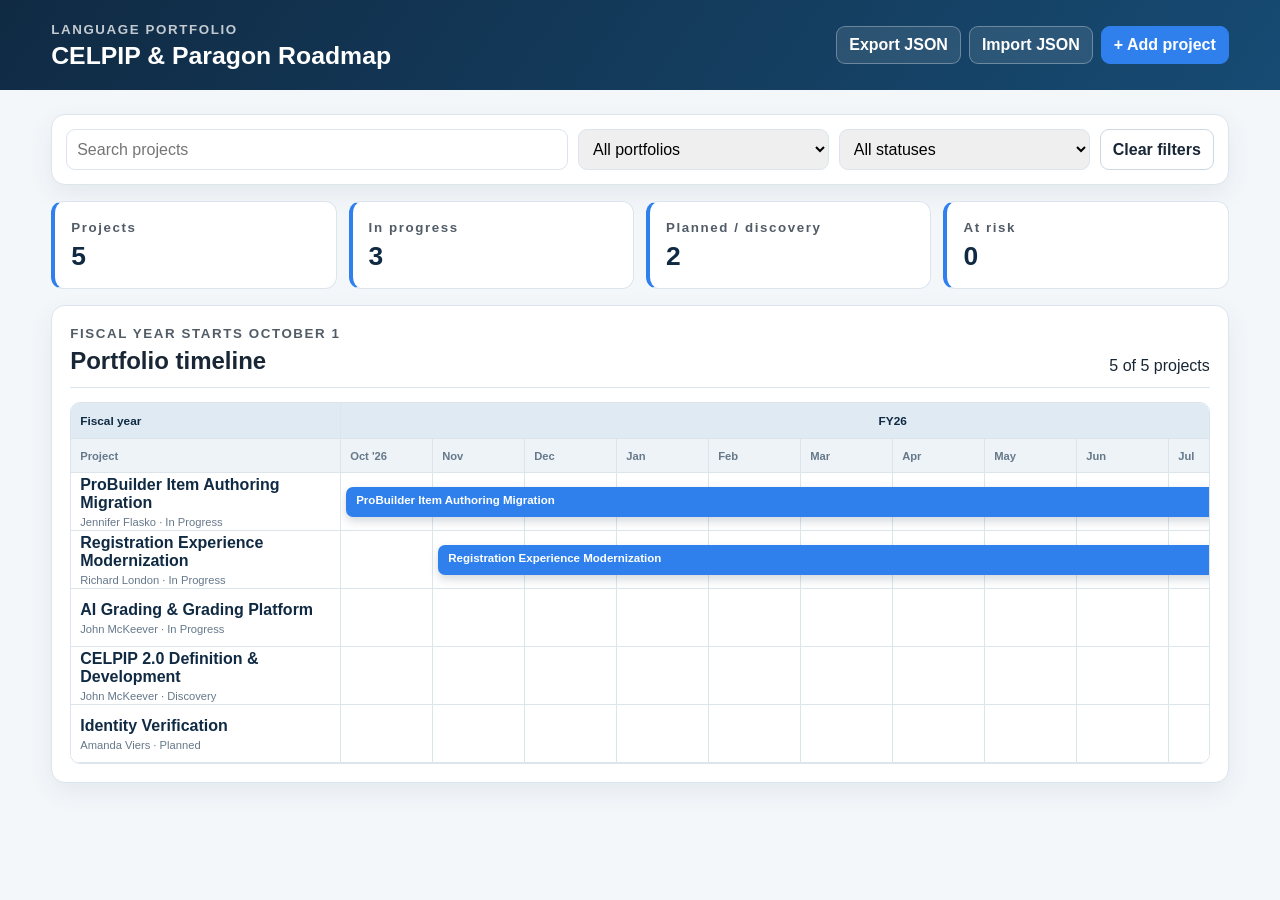
==== celpip-paragon-roadmap-v2 3/index.html @ 2be30745 "Add files via upload" ====
<!doctype html><html lang="en"><head><meta charset="utf-8"><meta name="viewport" content="width=device-width,initial-scale=1"><title>CELPIP & Paragon Roadmap</title><link rel="stylesheet" href="styles.css"></head><body><header><div><small>LANGUAGE PORTFOLIO</small><h1>CELPIP &amp; Paragon Roadmap</h1></div><div class="actions"><button id="export">Export JSON</button><label for="import">Import JSON</label><input id="import" type="file" accept=".json" hidden><button class="primary" id="add">+ Add project</button></div></header><main><section class="toolbar"><input id="search" placeholder="Search projects"><select id="portfolio"></select><select id="statusFilter"></select><button id="clear">Clear filters</button></section><section id="metrics" class="metrics"></section><section class="panel"><div class="panelHead"><div><small>FISCAL YEAR STARTS OCTOBER 1</small><h2>Portfolio timeline</h2></div><span id="count"></span></div><div id="timeline"></div></section></main><dialog id="dialog"><form id="form"><div class="dialogHead"><h2 id="dialogTitle">Project</h2><button type="button" id="close">×</button></div><input id="id" type="hidden"><div class="grid"><label class="wide">Project name<input id="name" required></label><label>Portfolio<input id="pPortfolio" required></label><label>Category<input id="category" required></label><label>Owner<input id="owner" required></label><label>Status<select id="pStatus"></select></label><label>Priority<select id="priority"></select></label><label>Start month<input id="start" type="month" required></label><label>End month<input id="end" type="month" required></label><label class="wide">Outcome<textarea id="objective" rows="3"></textarea></label></div><p id="error"></p><div class="dialogActions"><button type="button" class="danger" id="delete">Delete</button><span></span><button type="button" id="cancel">Cancel</button><button class="primary" type="submit">Save</button></div></form></dialog><script src="app.js"></script></body></html>
---- celpip-paragon-roadmap-v2 3/styles.css ----
:root{--navy:#102a43;--blue:#2f80ed;--cyan:#37b8c7;--ink:#182635;--muted:#66788a;--line:#dce5ec;--bg:#f4f7fa;--white:#fff;--red:#bd3545}*{box-sizing:border-box}body{margin:0;font-family:Inter,Segoe UI,Arial,sans-serif;color:var(--ink);background:var(--bg)}button,input,select,textarea,label{font:inherit}header{background:linear-gradient(125deg,var(--navy),#174b73);color:#fff;padding:20px 4vw;display:flex;justify-content:space-between;align-items:center;gap:20px}header h1{margin:4px 0 0;font-size:1.55rem}small{font-weight:800;letter-spacing:.12em;opacity:.75}.actions{display:flex;gap:8px;align-items:center}.actions button,.actions label,.toolbar button,.dialogActions button{border:1px solid #cbd8e2;border-radius:9px;padding:9px 12px;background:#fff;color:var(--ink);font-weight:750;cursor:pointer}.actions button,.actions label{background:rgba(255,255,255,.1);color:#fff;border-color:rgba(255,255,255,.3)}.primary{background:var(--blue)!important;color:#fff!important;border-color:var(--blue)!important}main{padding:24px 4vw 50px;max-width:1600px;margin:auto}.toolbar,.panel{background:#fff;border:1px solid var(--line);border-radius:14px;box-shadow:0 9px 26px rgba(16,42,67,.07)}.toolbar{padding:14px;display:grid;grid-template-columns:2fr 1fr 1fr auto;gap:10px}.toolbar input,.toolbar select{border:1px solid var(--line);border-radius:9px;padding:10px}.metrics{display:grid;grid-template-columns:repeat(4,1fr);gap:12px;margin:16px 0}.metric{background:#fff;border:1px solid var(--line);border-radius:12px;padding:16px;border-left:4px solid var(--blue)}.metric b{display:block;font-size:1.65rem;color:var(--navy);margin-top:5px}.panel{padding:18px;overflow:hidden}.panelHead{display:flex;justify-content:space-between;align-items:end;border-bottom:1px solid var(--line);padding-bottom:12px;margin-bottom:14px}.panelHead h2{margin:5px 0 0}.timelineScroll{width:100%;overflow-x:auto;overflow-y:hidden;border:1px solid var(--line);border-radius:10px;overscroll-behavior-x:contain}.timelineGrid{--label:270px;--month:92px;min-width:calc(var(--label) + var(--months) * var(--month));position:relative}.fyRow,.monthRow,.projectRow{display:grid;grid-template-columns:var(--label) repeat(var(--months),var(--month));position:relative}.fyRow{height:36px;background:#dfeaf2;font-size:.74rem;font-weight:850;color:var(--navy)}.monthRow{height:34px;background:#edf3f7;font-size:.7rem;font-weight:800;color:var(--muted)}.fyLabel,.monthLabel,.projectInfo,.cell{border-right:1px solid var(--line);border-bottom:1px solid var(--line);display:flex;align-items:center;padding:0 9px}.sticky{position:sticky;left:0;z-index:5;background:inherit}.fyGroup{display:flex;align-items:center;justify-content:center;border-right:1px solid #bdd0de;border-bottom:1px solid var(--line)}.projectRow{height:58px}.projectInfo{background:#fff;z-index:4}.projectInfo button{border:0;background:none;padding:0;text-align:left;color:var(--navy);font-weight:850;cursor:pointer}.projectInfo span{display:block;color:var(--muted);font-size:.7rem;margin-top:4px}.cell{background:#fff;padding:0}.projectRow:hover .cell,.projectRow:hover .projectInfo{background:#f8fbfd}.bar{position:absolute;top:14px;height:30px;border-radius:7px;color:#fff;padding:7px 10px;font-size:.72rem;font-weight:800;white-space:nowrap;overflow:hidden;cursor:pointer;z-index:3;box-shadow:0 4px 10px rgba(16,42,67,.19)}.empty{padding:50px;text-align:center;color:var(--muted)}dialog{border:0;border-radius:16px;padding:0;width:min(720px,calc(100vw - 24px));box-shadow:0 25px 70px rgba(16,42,67,.3)}dialog::backdrop{background:rgba(8,28,45,.6)}form{padding:22px}.dialogHead{display:flex;justify-content:space-between}.dialogHead button{border:0;border-radius:50%;font-size:1.4rem;width:36px;height:36px}.grid{display:grid;grid-template-columns:1fr 1fr;gap:12px}.grid label{font-size:.75rem;font-weight:800;color:var(--muted);text-transform:uppercase}.grid input,.grid select,.grid textarea{display:block;width:100%;margin-top:5px;padding:10px;border:1px solid var(--line);border-radius:9px;color:var(--ink);text-transform:none}.wide{grid-column:span 2}.dialogActions{display:grid;grid-template-columns:auto 1fr auto auto;gap:10px;margin-top:18px}.danger{color:var(--red)!important;background:#fff0f1!important;border-color:#facbd0!important}#error{color:var(--red);font-weight:700}@media(max-width:750px){header{align-items:flex-start;flex-direction:column}.actions{overflow:auto;width:100%}.toolbar{grid-template-columns:1fr 1fr}.toolbar input{grid-column:span 2}.metrics{grid-template-columns:1fr 1fr}.grid{grid-template-columns:1fr}.wide{grid-column:auto}}
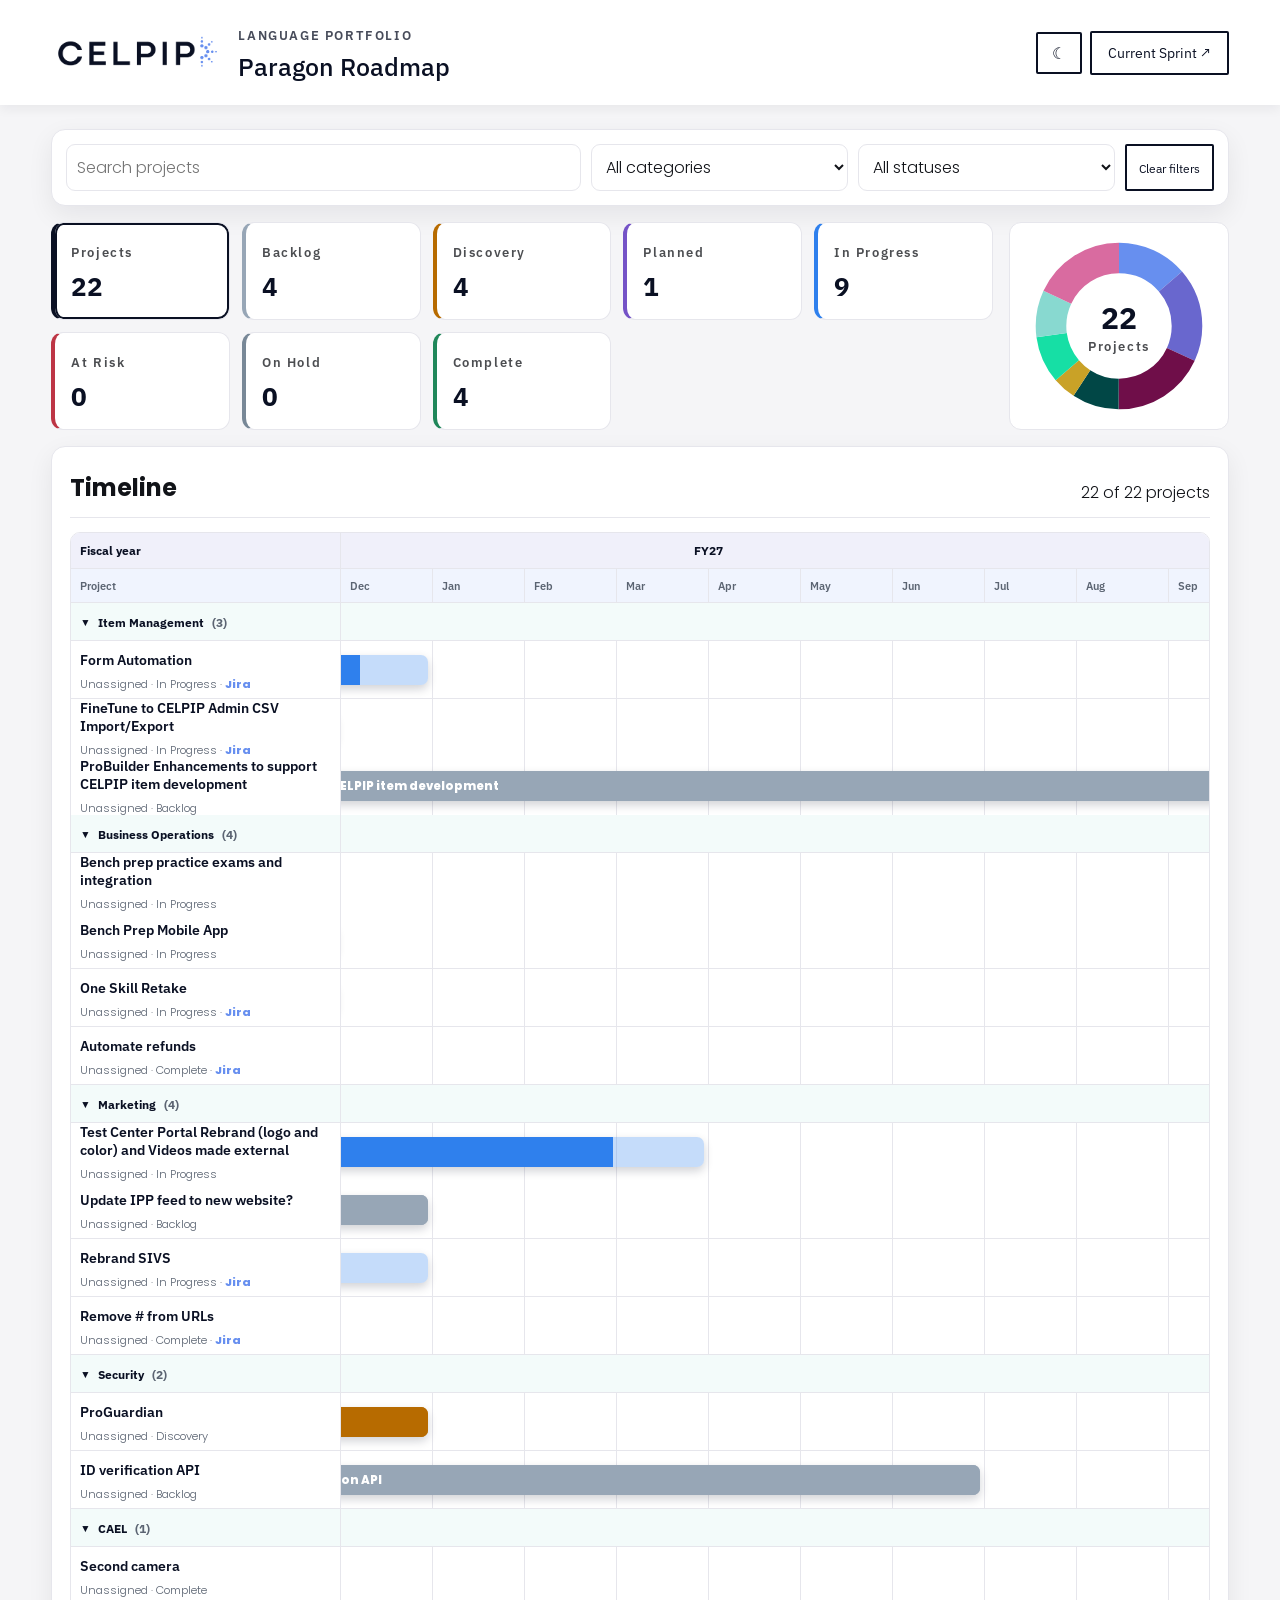
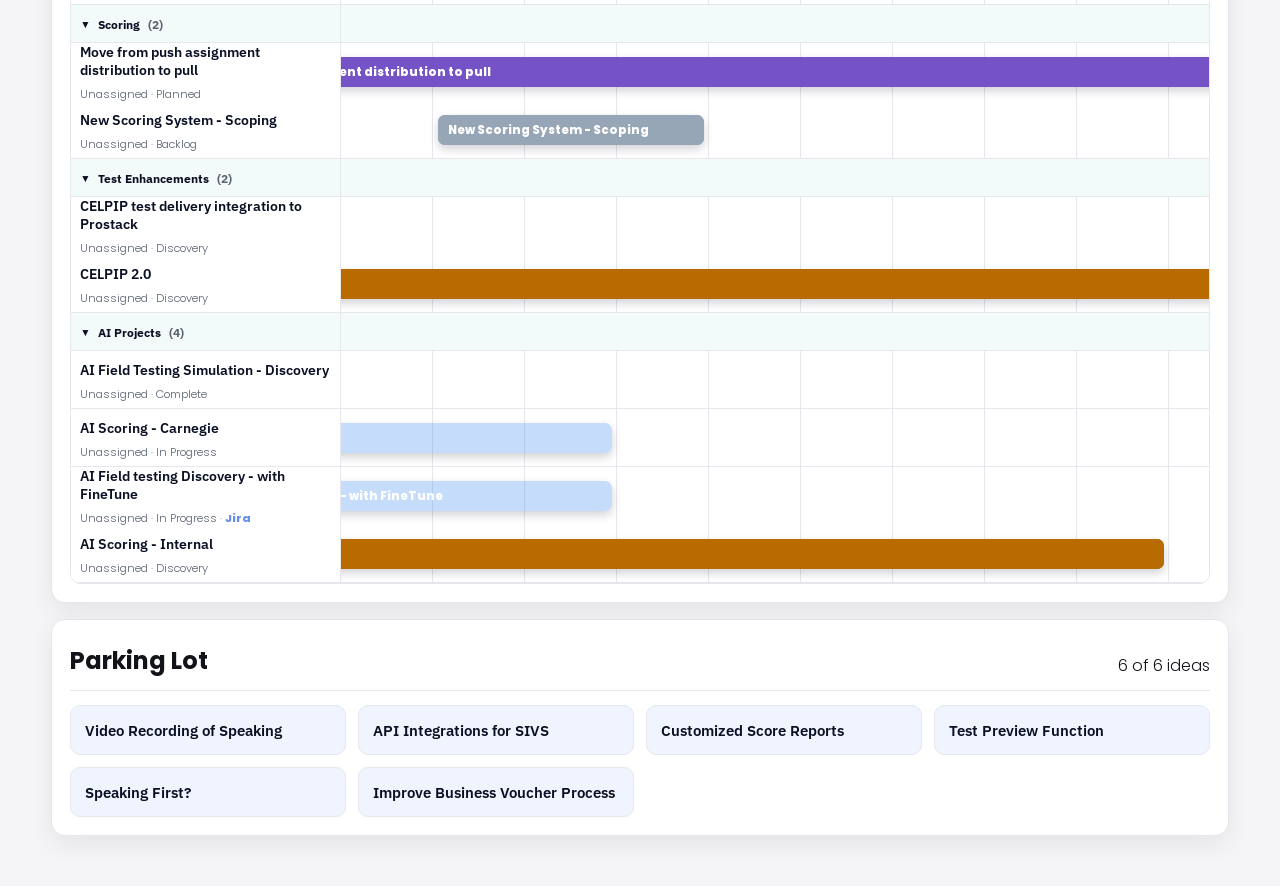
==== commit 16203320: "Add files via upload" ====
--- a/celpip-paragon-roadmap-v2 3/index.html
+++ b/celpip-paragon-roadmap-v2 3/index.html
@@ -1 +1 @@
-<!doctype html><html lang="en"><head><meta charset="utf-8"><meta name="viewport" content="width=device-width,initial-scale=1"><title>CELPIP & Paragon Roadmap</title><link rel="stylesheet" href="styles.css"></head><body><header><div><small>LANGUAGE PORTFOLIO</small><h1>CELPIP &amp; Paragon Roadmap</h1></div><div class="actions"><button id="export">Export JSON</button><label for="import">Import JSON</label><input id="import" type="file" accept=".json" hidden><button class="primary" id="add">+ Add project</button></div></header><main><section class="toolbar"><input id="search" placeholder="Search projects"><select id="portfolio"></select><select id="statusFilter"></select><button id="clear">Clear filters</button></section><section id="metrics" class="metrics"></section><section class="panel"><div class="panelHead"><div><small>FISCAL YEAR STARTS OCTOBER 1</small><h2>Portfolio timeline</h2></div><span id="count"></span></div><div id="timeline"></div></section></main><dialog id="dialog"><form id="form"><div class="dialogHead"><h2 id="dialogTitle">Project</h2><button type="button" id="close">×</button></div><input id="id" type="hidden"><div class="grid"><label class="wide">Project name<input id="name" required></label><label>Portfolio<input id="pPortfolio" required></label><label>Category<input id="category" required></label><label>Owner<input id="owner" required></label><label>Status<select id="pStatus"></select></label><label>Priority<select id="priority"></select></label><label>Start month<input id="start" type="month" required></label><label>End month<input id="end" type="month" required></label><label class="wide">Outcome<textarea id="objective" rows="3"></textarea></label></div><p id="error"></p><div class="dialogActions"><button type="button" class="danger" id="delete">Delete</button><span></span><button type="button" id="cancel">Cancel</button><button class="primary" type="submit">Save</button></div></form></dialog><script src="app.js"></script></body></html>+<!doctype html><html lang="en"><head><meta charset="utf-8"><meta name="viewport" content="width=device-width,initial-scale=1"><title>CELPIP & Paragon Roadmap</title><link rel="preconnect" href="https://fonts.googleapis.com"><link rel="preconnect" href="https://fonts.gstatic.com" crossorigin><link href="https://fonts.googleapis.com/css2?family=IBM+Plex+Sans:wght@400;500;600;700&family=Poppins:wght@300;400;500;600&display=swap" rel="stylesheet"><link rel="stylesheet" href="styles.css"></head><body><header><div class="brand"><img src="celpip-logo.png" alt="CELPIP" class="logo"><div><small>LANGUAGE PORTFOLIO</small><h1>Paragon Roadmap</h1></div></div><div class="actions"><button type="button" id="themeToggle" title="Toggle dark mode">☾</button><a href="https://paragontesting.atlassian.net/jira/software/projects/PT/boards/82?filter=&groupBy=none" target="_blank" rel="noopener noreferrer" title="View all current Paragon Technology activity in Jira — not everything shown there is on this roadmap">Current Sprint &#8599;</a></div></header><main><section class="toolbar"><input id="search" placeholder="Search projects"><select id="categoryFilter"></select><select id="statusFilter"></select><button id="clear">Clear filters</button></section><section id="metrics" class="metricsRow"></section><section class="panel"><div class="panelHead"><h2>Timeline</h2><span id="count"></span></div><div id="timeline"></div></section><section class="panel" id="parkingPanel" hidden><div class="panelHead"><h2>Parking Lot</h2><span id="parkingCount"></span></div><div id="parking"></div></section></main><dialog id="dialog"><div class="dialogHead"><h2 id="dialogTitle"></h2><button type="button" id="close">×</button></div><div id="dialogBody" class="detailGrid"></div></dialog><script src="app.js"></script></body></html>
--- a/celpip-paragon-roadmap-v2 3/styles.css
+++ b/celpip-paragon-roadmap-v2 3/styles.css
@@ -1 +1,11 @@
-:root{--navy:#102a43;--blue:#2f80ed;--cyan:#37b8c7;--ink:#182635;--muted:#66788a;--line:#dce5ec;--bg:#f4f7fa;--white:#fff;--red:#bd3545}*{box-sizing:border-box}body{margin:0;font-family:Inter,Segoe UI,Arial,sans-serif;color:var(--ink);background:var(--bg)}button,input,select,textarea,label{font:inherit}header{background:linear-gradient(125deg,var(--navy),#174b73);color:#fff;padding:20px 4vw;display:flex;justify-content:space-between;align-items:center;gap:20px}header h1{margin:4px 0 0;font-size:1.55rem}small{font-weight:800;letter-spacing:.12em;opacity:.75}.actions{display:flex;gap:8px;align-items:center}.actions button,.actions label,.toolbar button,.dialogActions button{border:1px solid #cbd8e2;border-radius:9px;padding:9px 12px;background:#fff;color:var(--ink);font-weight:750;cursor:pointer}.actions button,.actions label{background:rgba(255,255,255,.1);color:#fff;border-color:rgba(255,255,255,.3)}.primary{background:var(--blue)!important;color:#fff!important;border-color:var(--blue)!important}main{padding:24px 4vw 50px;max-width:1600px;margin:auto}.toolbar,.panel{background:#fff;border:1px solid var(--line);border-radius:14px;box-shadow:0 9px 26px rgba(16,42,67,.07)}.toolbar{padding:14px;display:grid;grid-template-columns:2fr 1fr 1fr auto;gap:10px}.toolbar input,.toolbar select{border:1px solid var(--line);border-radius:9px;padding:10px}.metrics{display:grid;grid-template-columns:repeat(4,1fr);gap:12px;margin:16px 0}.metric{background:#fff;border:1px solid var(--line);border-radius:12px;padding:16px;border-left:4px solid var(--blue)}.metric b{display:block;font-size:1.65rem;color:var(--navy);margin-top:5px}.panel{padding:18px;overflow:hidden}.panelHead{display:flex;justify-content:space-between;align-items:end;border-bottom:1px solid var(--line);padding-bottom:12px;margin-bottom:14px}.panelHead h2{margin:5px 0 0}.timelineScroll{width:100%;overflow-x:auto;overflow-y:hidden;border:1px solid var(--line);border-radius:10px;overscroll-behavior-x:contain}.timelineGrid{--label:270px;--month:92px;min-width:calc(var(--label) + var(--months) * var(--month));position:relative}.fyRow,.monthRow,.projectRow{display:grid;grid-template-columns:var(--label) repeat(var(--months),var(--month));position:relative}.fyRow{height:36px;background:#dfeaf2;font-size:.74rem;font-weight:850;color:var(--navy)}.monthRow{height:34px;background:#edf3f7;font-size:.7rem;font-weight:800;color:var(--muted)}.fyLabel,.monthLabel,.projectInfo,.cell{border-right:1px solid var(--line);border-bottom:1px solid var(--line);display:flex;align-items:center;padding:0 9px}.sticky{position:sticky;left:0;z-index:5;background:inherit}.fyGroup{display:flex;align-items:center;justify-content:center;border-right:1px solid #bdd0de;border-bottom:1px solid var(--line)}.projectRow{height:58px}.projectInfo{background:#fff;z-index:4}.projectInfo button{border:0;background:none;padding:0;text-align:left;color:var(--navy);font-weight:850;cursor:pointer}.projectInfo span{display:block;color:var(--muted);font-size:.7rem;margin-top:4px}.cell{background:#fff;padding:0}.projectRow:hover .cell,.projectRow:hover .projectInfo{background:#f8fbfd}.bar{position:absolute;top:14px;height:30px;border-radius:7px;color:#fff;padding:7px 10px;font-size:.72rem;font-weight:800;white-space:nowrap;overflow:hidden;cursor:pointer;z-index:3;box-shadow:0 4px 10px rgba(16,42,67,.19)}.empty{padding:50px;text-align:center;color:var(--muted)}dialog{border:0;border-radius:16px;padding:0;width:min(720px,calc(100vw - 24px));box-shadow:0 25px 70px rgba(16,42,67,.3)}dialog::backdrop{background:rgba(8,28,45,.6)}form{padding:22px}.dialogHead{display:flex;justify-content:space-between}.dialogHead button{border:0;border-radius:50%;font-size:1.4rem;width:36px;height:36px}.grid{display:grid;grid-template-columns:1fr 1fr;gap:12px}.grid label{font-size:.75rem;font-weight:800;color:var(--muted);text-transform:uppercase}.grid input,.grid select,.grid textarea{display:block;width:100%;margin-top:5px;padding:10px;border:1px solid var(--line);border-radius:9px;color:var(--ink);text-transform:none}.wide{grid-column:span 2}.dialogActions{display:grid;grid-template-columns:auto 1fr auto auto;gap:10px;margin-top:18px}.danger{color:var(--red)!important;background:#fff0f1!important;border-color:#facbd0!important}#error{color:var(--red);font-weight:700}@media(max-width:750px){header{align-items:flex-start;flex-direction:column}.actions{overflow:auto;width:100%}.toolbar{grid-template-columns:1fr 1fr}.toolbar input{grid-column:span 2}.metrics{grid-template-columns:1fr 1fr}.grid{grid-template-columns:1fr}.wide{grid-column:auto}}+:root{color-scheme:light;--navy:#0A1023;--deepgreen:#014746;--burgundy:#6F0E49;--purple:#6967CE;--blue:#678FEF;--green:#16DFA5;--aqua:#88D9D0;--ink:#111318;--heading:#0A1023;--surface:#fff;--hover-tint:#f8fbfd;--muted:#5b6472;--line:#e6e6ec;--bg:#f5f5f7;--white:#fff;--red:#bd3545;--tint-blue:#F0F4FE;--tint-purple:#F0F0FA;--tint-aqua:#F3FBFA}
+:root[data-theme="dark"]{color-scheme:dark;--bg:#0A1023;--surface:#141a2e;--ink:#e7e9ee;--heading:#eef1f7;--muted:#93a0b3;--line:#262e4a;--hover-tint:#1b2340;--tint-blue:#17203a;--tint-purple:#1c1a33;--tint-aqua:#12241f}
+*{box-sizing:border-box}[hidden]{display:none!important}body{margin:0;font-family:'Poppins',Segoe UI,Arial,sans-serif;font-weight:300;color:var(--ink);background:var(--bg)}input,select,textarea,label{font:inherit}button{font-family:'IBM Plex Sans',Arial,sans-serif;font-weight:400;font-size:.875rem}header{background:#fff;color:var(--navy);padding:22px 4vw;display:flex;justify-content:space-between;align-items:center;gap:20px;box-shadow:0 5px 10px rgba(10,16,35,.05)}.brand{display:flex;align-items:center;gap:14px}.logo{height:46px;width:auto;display:block}header h1{margin:4px 0 0;font-size:1.55rem;font-family:'IBM Plex Sans',Arial,sans-serif;font-weight:500}small{font-family:'IBM Plex Sans',Arial,sans-serif;font-weight:600;letter-spacing:.12em;opacity:.75}.actions{display:flex;gap:8px;align-items:center}.actions button,.actions label,.actions a,.toolbar button{border-width:2px;border-style:solid;border-radius:2px;padding:11px 16px;cursor:pointer;font-family:'IBM Plex Sans',Arial,sans-serif;font-weight:400;font-size:.875rem;text-decoration:none;display:inline-block}.actions button,.actions label,.actions a{border-color:var(--navy);background:#fff;color:var(--navy)}.toolbar button{border-color:var(--heading);background:var(--surface);color:var(--heading);padding:7px 12px;font-size:.78rem}#themeToggle{padding:11px 14px;font-size:1rem;line-height:1}.primary{background:var(--navy)!important;color:#fff!important;border-color:var(--navy)!important}.devBadge{display:inline-block;margin-left:10px;padding:2px 8px;border-radius:2px;background:#fff0f1;color:var(--red);font-size:.65rem;letter-spacing:.08em;vertical-align:middle}.devBar{display:flex;align-items:center;gap:10px;flex-wrap:wrap;background:var(--surface);border:1px solid var(--line);border-radius:14px;padding:10px 14px;margin:0 0 16px;font-size:.8rem;color:var(--muted)}.devBar.warn{border-color:#c98a1f;color:#c98a1f}.devBar.err{border-color:var(--red);color:var(--red)}.devBar button{border-width:2px;border-style:solid;border-radius:2px;padding:7px 12px;cursor:pointer;font-family:'IBM Plex Sans',Arial,sans-serif;font-weight:400;font-size:.78rem;border-color:var(--heading);background:var(--surface);color:var(--heading)}main{padding:24px 4vw 50px;max-width:1600px;margin:auto}.toolbar,.panel{background:var(--surface);border:1px solid var(--line);border-radius:14px;box-shadow:0 9px 26px rgba(10,16,35,.07)}.toolbar{padding:14px;display:grid;grid-template-columns:2fr 1fr 1fr auto;gap:10px}.toolbar input,.toolbar select{background:var(--surface);color:var(--ink);border:1px solid var(--line);border-radius:9px;padding:10px}.metricsRow{display:flex;gap:16px;align-items:stretch;margin:16px 0}.metrics{flex:1 1 auto;display:grid;grid-template-columns:repeat(auto-fit,minmax(150px,1fr));gap:12px}.pieCard{flex:0 0 220px;background:var(--surface);border:1px solid var(--line);border-radius:12px;padding:16px;display:flex;align-items:center;justify-content:center}.pieWrap{position:relative;width:170px;height:170px}.pieSvg{width:100%;height:100%}.pieSvg circle{transition:opacity .15s}.pieTotal{position:absolute;inset:0;display:flex;flex-direction:column;align-items:center;justify-content:center;text-align:center;pointer-events:none}.pieTotal b{font-family:'IBM Plex Sans',Arial,sans-serif;font-size:1.9rem;color:var(--heading)}.pieTooltip{position:absolute;background:var(--navy);color:#fff;font-family:'IBM Plex Sans',Arial,sans-serif;font-size:.72rem;font-weight:600;padding:5px 9px;border-radius:4px;pointer-events:none;white-space:nowrap;z-index:10;box-shadow:0 4px 10px rgba(10,16,35,.25)}.metric{background:var(--surface);border:1px solid var(--line);border-radius:12px;padding:16px;border-left:4px solid var(--blue);cursor:pointer;transition:box-shadow .15s}.metric:hover{box-shadow:0 4px 14px rgba(10,16,35,.12)}.metric.active{box-shadow:0 0 0 2px var(--heading) inset}.metric small,.metric b{font-family:'IBM Plex Sans',Arial,sans-serif}.metric b{display:block;font-size:1.65rem;color:var(--heading);margin-top:5px}.panel{padding:18px;overflow:hidden}.panelHead{display:flex;justify-content:space-between;align-items:end;border-bottom:1px solid var(--line);padding-bottom:12px;margin-bottom:14px}.panelHead h2{margin:5px 0 0}.timelineScroll{width:100%;overflow-x:auto;overflow-y:hidden;border:1px solid var(--line);border-radius:10px;overscroll-behavior-x:contain}.timelineGrid{--label:270px;--month:92px;min-width:calc(var(--label) + var(--months) * var(--month));position:relative}.fyRow,.monthRow,.projectRow,.categoryRow{display:grid;grid-template-columns:var(--label) repeat(var(--months),var(--month));position:relative}
+.categoryRow{height:38px}
+.catLabel{position:sticky;left:0;z-index:5;border-right:1px solid var(--line);border-bottom:1px solid var(--line);display:flex;align-items:center;gap:8px;padding:0 9px;background:var(--tint-aqua);color:var(--heading);font-family:'IBM Plex Sans',Arial,sans-serif;font-weight:700;font-size:.78rem;cursor:pointer;user-select:none}
+.catBar{grid-column:2/-1;background:var(--tint-aqua);border-bottom:1px solid var(--line)}
+.catArrow{display:inline-block;transition:transform .15s;font-size:.65rem}
+.catArrow.collapsed{transform:rotate(-90deg)}
+.catCount{color:var(--muted);font-weight:700}.fyRow{height:36px;background:var(--tint-purple);font-family:'IBM Plex Sans',Arial,sans-serif;font-size:.74rem;font-weight:700;color:var(--heading)}.monthRow{height:34px;background:var(--tint-blue);font-family:'IBM Plex Sans',Arial,sans-serif;font-size:.7rem;font-weight:600;color:var(--muted)}.fyLabel,.monthLabel,.projectInfo,.cell{border-right:1px solid var(--line);border-bottom:1px solid var(--line);display:flex;align-items:center;padding:0 9px}.sticky{position:sticky;left:0;z-index:5;background:inherit}.fyGroup{display:flex;align-items:center;justify-content:center;border-right:1px solid var(--line);border-bottom:1px solid var(--line)}.projectRow{height:58px}.projectInfo{background:var(--surface);z-index:4}.projectInfo button{border:0;background:none;padding:0;text-align:left;color:var(--heading);font-family:'IBM Plex Sans',Arial,sans-serif;font-weight:600;cursor:pointer}.projectInfo span{display:block;color:var(--muted);font-size:.7rem;margin-top:4px}
+.projectInfo a{color:var(--blue);font-weight:800;text-decoration:none}
+.projectInfo a:hover{text-decoration:underline}.cell{background:var(--surface);padding:0}.projectRow:hover .cell,.projectRow:hover .projectInfo{background:var(--hover-tint)}.bar{position:absolute;top:14px;height:30px;border-radius:7px;overflow:hidden;cursor:pointer;z-index:3;box-shadow:0 4px 10px rgba(10,16,35,.19)}.barFill{position:absolute;top:0;left:0;height:100%}.barLabel{position:relative;z-index:1;display:block;color:#fff;padding:7px 10px;font-size:.72rem;font-weight:800;white-space:nowrap;overflow:hidden;text-overflow:ellipsis}.empty{padding:50px;text-align:center;color:var(--muted)}.panel+.panel{margin-top:16px}.panelTools{display:flex;align-items:center;gap:14px}.panelTools button{border:2px solid var(--heading);border-radius:2px;background:var(--surface);color:var(--heading);padding:7px 12px;font-family:'IBM Plex Sans',Arial,sans-serif;font-size:.78rem;font-weight:400;cursor:pointer}.panelTools button:disabled{opacity:.45;cursor:not-allowed}.parkingGrid{display:grid;grid-template-columns:repeat(auto-fill,minmax(260px,1fr));gap:12px}.idea{background:var(--tint-blue);border:1px solid var(--line);border-radius:10px;padding:14px;display:flex;flex-direction:column;gap:7px;min-width:0}.idea h3{margin:0;font-family:'IBM Plex Sans',Arial,sans-serif;font-size:.95rem;font-weight:600;color:var(--heading)}.idea p{margin:0;font-size:.85rem;white-space:pre-wrap;overflow-wrap:anywhere}.idea .meta{display:flex;gap:12px;align-items:center;flex-wrap:wrap;font-family:'IBM Plex Sans',Arial,sans-serif;font-size:.72rem;font-weight:600;color:var(--muted)}.idea .meta i{display:inline-block;width:8px;height:8px;border-radius:50%;margin-right:6px}.idea .meta a{color:var(--blue);font-weight:800;text-decoration:none}.idea .meta a:hover{text-decoration:underline}.idea.editable{cursor:pointer}.idea.editable:hover,.idea.editable:focus-visible{box-shadow:0 4px 14px rgba(10,16,35,.12);outline:none}dialog{background:var(--surface);color:var(--ink);border:0;border-radius:16px;padding:22px;width:min(560px,calc(100vw - 24px));box-shadow:0 25px 70px rgba(10,16,35,.3)}dialog::backdrop{background:rgba(8,28,45,.6)}.dialogHead{display:flex;justify-content:space-between;align-items:start;gap:12px}.dialogHead h2{margin:0;font-family:'IBM Plex Sans',Arial,sans-serif;font-weight:600}.dialogHead button{border:0;background:var(--line);color:var(--ink);border-radius:50%;font-size:1.4rem;width:36px;height:36px;flex:0 0 auto}.detailGrid{display:grid;grid-template-columns:1fr 1fr;gap:14px;margin-top:18px}.detailGrid small{display:block;font-size:.7rem;color:var(--muted);margin-bottom:3px;opacity:1}.detailGrid a{color:var(--blue)}.detailNotes{grid-column:span 2}.detailNotes p{margin:0;white-space:pre-wrap}.grid{display:grid;grid-template-columns:1fr 1fr;gap:12px;margin-top:18px}.grid label{font-family:'IBM Plex Sans',Arial,sans-serif;font-size:.75rem;font-weight:600;color:var(--muted);text-transform:uppercase}.grid input,.grid select,.grid textarea{display:block;width:100%;margin-top:5px;padding:10px;border:1px solid var(--line);border-radius:9px;background:var(--surface);color:var(--ink);text-transform:none;font-family:'Poppins',Segoe UI,Arial,sans-serif}.wide{grid-column:span 2}.dialogActions{display:grid;grid-template-columns:auto 1fr auto auto;gap:10px;margin-top:18px}.dialogActions button{border-width:2px;border-style:solid;border-radius:2px;padding:11px 16px;cursor:pointer;font-family:'IBM Plex Sans',Arial,sans-serif;font-weight:400;font-size:.875rem;border-color:var(--heading);background:var(--surface);color:var(--heading)}.danger{color:var(--red)!important;background:#fff0f1!important;border-color:#facbd0!important}:root[data-theme="dark"] .danger{background:#3a1620!important;border-color:#7a2c3a!important;color:#ff8fa3!important}@media(prefers-color-scheme:dark){:root:not([data-theme="light"]) .danger{background:#3a1620!important;border-color:#7a2c3a!important;color:#ff8fa3!important}}#error{color:var(--red);font-weight:700}@media(max-width:750px){header{align-items:flex-start;flex-direction:column}.actions{overflow:auto;width:100%}.toolbar{grid-template-columns:1fr 1fr}.toolbar input{grid-column:span 2}.metricsRow{flex-direction:column}.pieCard{flex-basis:auto}.detailGrid{grid-template-columns:1fr}.detailNotes{grid-column:auto}.grid{grid-template-columns:1fr}.wide{grid-column:auto}}
